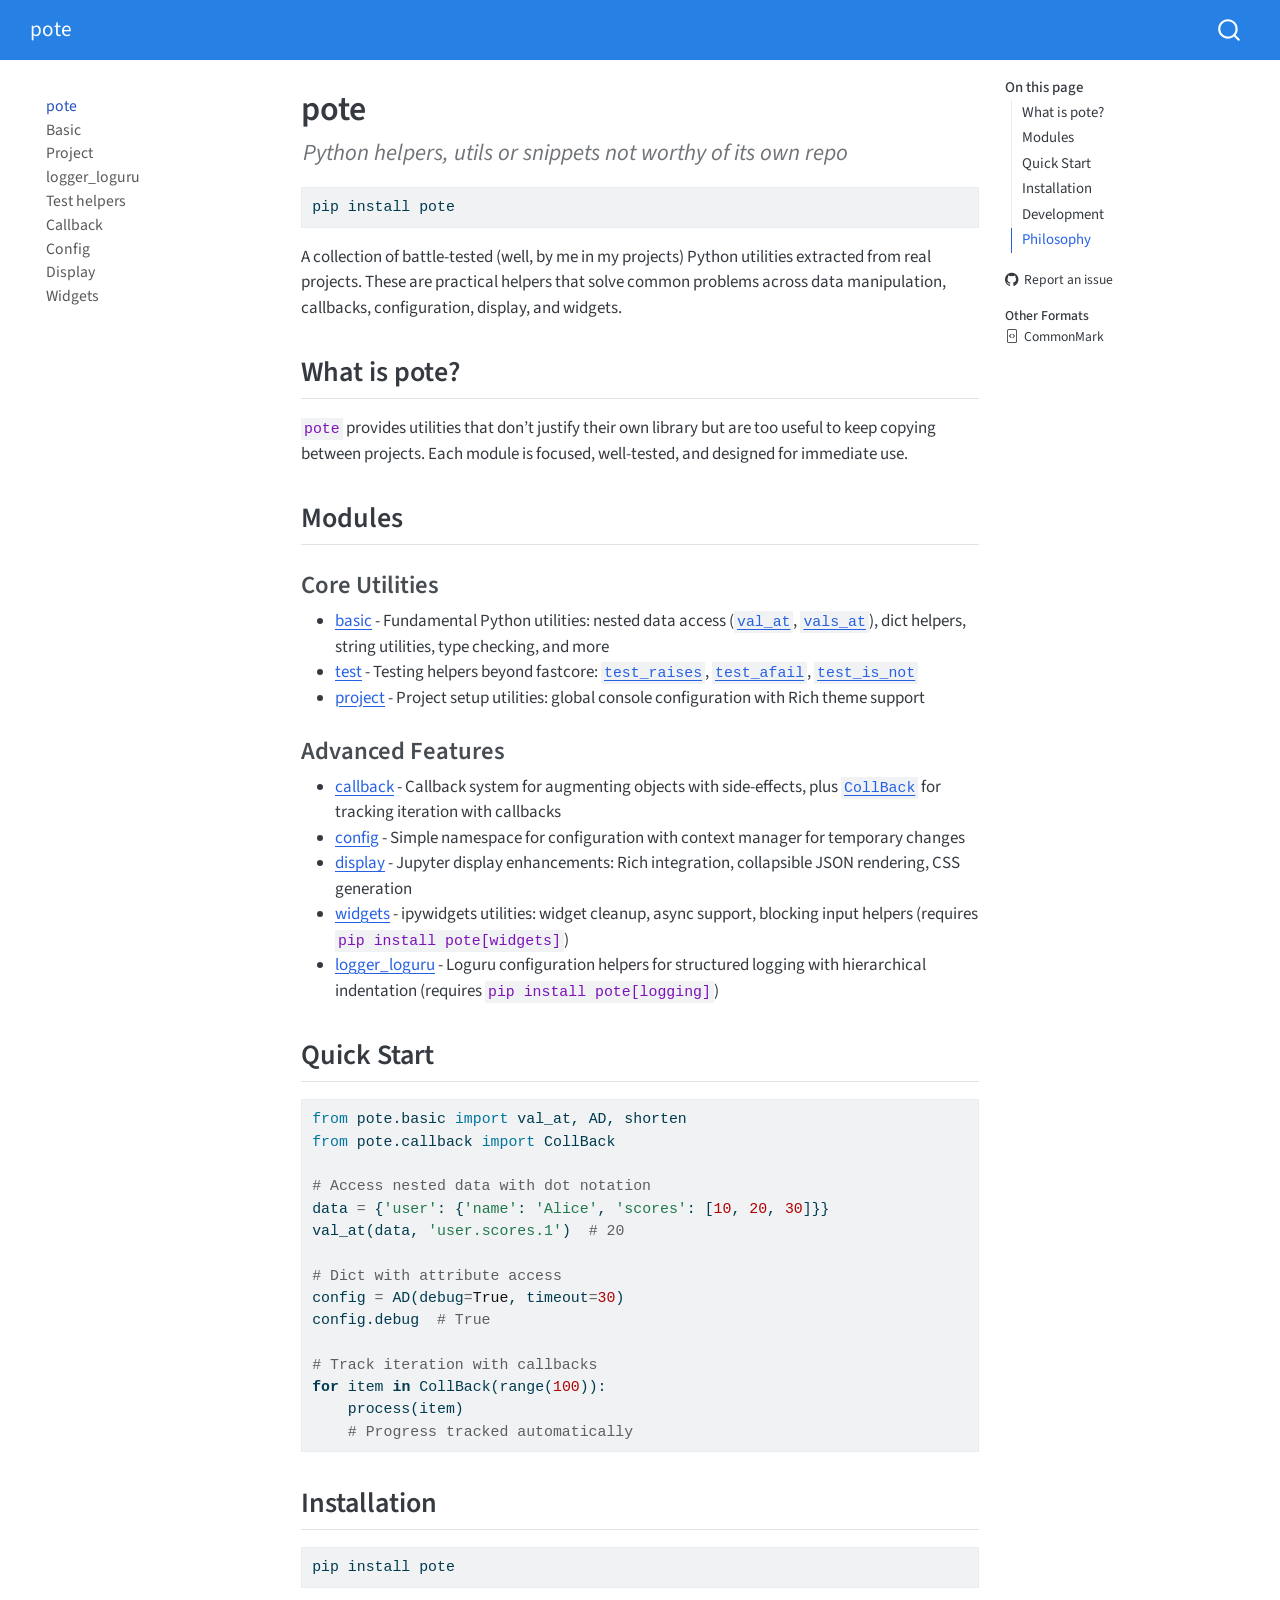
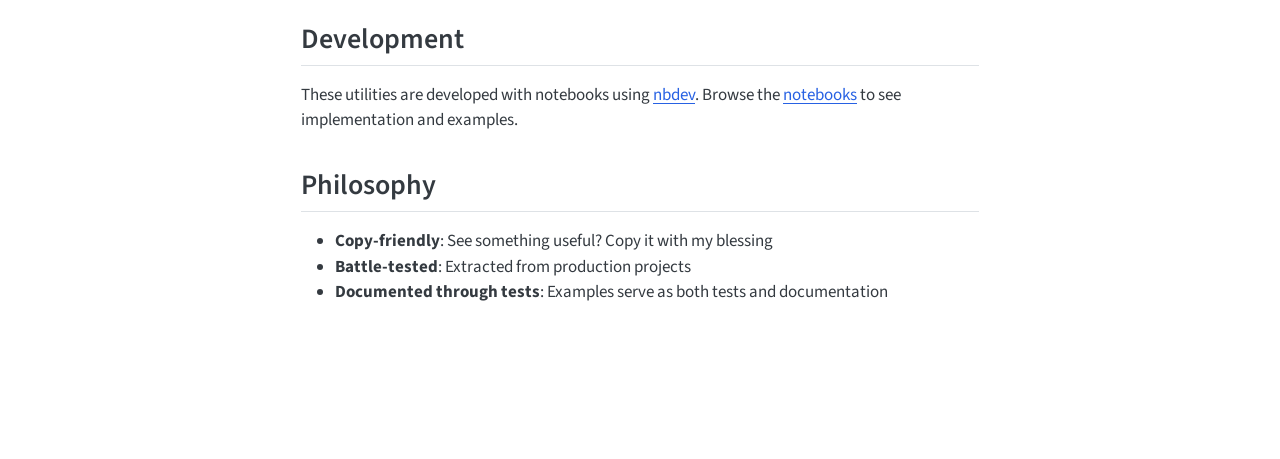
==== index.html @ 07885128 "deploy: 4223ee55dcad80684638a51b1e7dc7e46226980b" ====
<!DOCTYPE html>
<html xmlns="http://www.w3.org/1999/xhtml" lang="en" xml:lang="en"><head>

<meta charset="utf-8">
<meta name="generator" content="quarto-1.8.26">

<meta name="viewport" content="width=device-width, initial-scale=1.0, user-scalable=yes">

<meta name="description" content="Python helpers, utils or snippets not worthy of its own repo">

<title>pote</title>
<style>
code{white-space: pre-wrap;}
span.smallcaps{font-variant: small-caps;}
div.columns{display: flex; gap: min(4vw, 1.5em);}
div.column{flex: auto; overflow-x: auto;}
div.hanging-indent{margin-left: 1.5em; text-indent: -1.5em;}
ul.task-list{list-style: none;}
ul.task-list li input[type="checkbox"] {
  width: 0.8em;
  margin: 0 0.8em 0.2em -1em; /* quarto-specific, see https://github.com/quarto-dev/quarto-cli/issues/4556 */ 
  vertical-align: middle;
}
/* CSS for syntax highlighting */
html { -webkit-text-size-adjust: 100%; }
pre > code.sourceCode { white-space: pre; position: relative; }
pre > code.sourceCode > span { display: inline-block; line-height: 1.25; }
pre > code.sourceCode > span:empty { height: 1.2em; }
.sourceCode { overflow: visible; }
code.sourceCode > span { color: inherit; text-decoration: inherit; }
div.sourceCode { margin: 1em 0; }
pre.sourceCode { margin: 0; }
@media screen {
div.sourceCode { overflow: auto; }
}
@media print {
pre > code.sourceCode { white-space: pre-wrap; }
pre > code.sourceCode > span { text-indent: -5em; padding-left: 5em; }
}
pre.numberSource code
  { counter-reset: source-line 0; }
pre.numberSource code > span
  { position: relative; left: -4em; counter-increment: source-line; }
pre.numberSource code > span > a:first-child::before
  { content: counter(source-line);
    position: relative; left: -1em; text-align: right; vertical-align: baseline;
    border: none; display: inline-block;
    -webkit-touch-callout: none; -webkit-user-select: none;
    -khtml-user-select: none; -moz-user-select: none;
    -ms-user-select: none; user-select: none;
    padding: 0 4px; width: 4em;
  }
pre.numberSource { margin-left: 3em;  padding-left: 4px; }
div.sourceCode
  {   }
@media screen {
pre > code.sourceCode > span > a:first-child::before { text-decoration: underline; }
}
</style>


<script src="site_libs/quarto-nav/quarto-nav.js"></script>
<script src="site_libs/quarto-nav/headroom.min.js"></script>
<script src="site_libs/clipboard/clipboard.min.js"></script>
<script src="site_libs/quarto-search/autocomplete.umd.js"></script>
<script src="site_libs/quarto-search/fuse.min.js"></script>
<script src="site_libs/quarto-search/quarto-search.js"></script>
<meta name="quarto:offset" content="./">
<script src="site_libs/quarto-html/quarto.js" type="module"></script>
<script src="site_libs/quarto-html/tabsets/tabsets.js" type="module"></script>
<script src="site_libs/quarto-html/axe/axe-check.js" type="module"></script>
<script src="site_libs/quarto-html/popper.min.js"></script>
<script src="site_libs/quarto-html/tippy.umd.min.js"></script>
<script src="site_libs/quarto-html/anchor.min.js"></script>
<link href="site_libs/quarto-html/tippy.css" rel="stylesheet">
<link href="site_libs/quarto-html/quarto-syntax-highlighting-587c61ba64f3a5504c4d52d930310e48.css" rel="stylesheet" id="quarto-text-highlighting-styles">
<script src="site_libs/bootstrap/bootstrap.min.js"></script>
<link href="site_libs/bootstrap/bootstrap-icons.css" rel="stylesheet">
<link href="site_libs/bootstrap/bootstrap-000f0825b9c55ed21d14970d810c14a9.min.css" rel="stylesheet" append-hash="true" id="quarto-bootstrap" data-mode="light">
<script id="quarto-search-options" type="application/json">{
  "location": "navbar",
  "copy-button": false,
  "collapse-after": 3,
  "panel-placement": "end",
  "type": "overlay",
  "limit": 50,
  "keyboard-shortcut": [
    "f",
    "/",
    "s"
  ],
  "show-item-context": false,
  "language": {
    "search-no-results-text": "No results",
    "search-matching-documents-text": "matching documents",
    "search-copy-link-title": "Copy link to search",
    "search-hide-matches-text": "Hide additional matches",
    "search-more-match-text": "more match in this document",
    "search-more-matches-text": "more matches in this document",
    "search-clear-button-title": "Clear",
    "search-text-placeholder": "",
    "search-detached-cancel-button-title": "Cancel",
    "search-submit-button-title": "Submit",
    "search-label": "Search"
  }
}</script>


<link rel="stylesheet" href="styles.css">
<meta property="og:title" content="pote">
<meta property="og:description" content="Python helpers, utils or snippets not worthy of its own repo">
<meta property="og:site_name" content="pote">
<meta name="twitter:title" content="pote">
<meta name="twitter:description" content="Python helpers, utils or snippets not worthy of its own repo">
<meta name="twitter:card" content="summary">
</head>

<body class="nav-sidebar floating nav-fixed quarto-light">

<div id="quarto-search-results"></div>
  <header id="quarto-header" class="headroom fixed-top">
    <nav class="navbar navbar-expand-lg " data-bs-theme="dark">
      <div class="navbar-container container-fluid">
      <div class="navbar-brand-container mx-auto">
    <a class="navbar-brand" href="./index.html">
    <span class="navbar-title">pote</span>
    </a>
  </div>
        <div class="quarto-navbar-tools tools-end">
</div>
          <div id="quarto-search" class="" title="Search"></div>
      </div> <!-- /container-fluid -->
    </nav>
  <nav class="quarto-secondary-nav">
    <div class="container-fluid d-flex">
      <button type="button" class="quarto-btn-toggle btn" data-bs-toggle="collapse" role="button" data-bs-target=".quarto-sidebar-collapse-item" aria-controls="quarto-sidebar" aria-expanded="false" aria-label="Toggle sidebar navigation" onclick="if (window.quartoToggleHeadroom) { window.quartoToggleHeadroom(); }">
        <i class="bi bi-layout-text-sidebar-reverse"></i>
      </button>
        <nav class="quarto-page-breadcrumbs" aria-label="breadcrumb"><ol class="breadcrumb"><li class="breadcrumb-item"><a href="./index.html">pote</a></li></ol></nav>
        <a class="flex-grow-1" role="navigation" data-bs-toggle="collapse" data-bs-target=".quarto-sidebar-collapse-item" aria-controls="quarto-sidebar" aria-expanded="false" aria-label="Toggle sidebar navigation" onclick="if (window.quartoToggleHeadroom) { window.quartoToggleHeadroom(); }">      
        </a>
    </div>
  </nav>
</header>
<!-- content -->
<div id="quarto-content" class="quarto-container page-columns page-rows-contents page-layout-article page-navbar">
<!-- sidebar -->
  <nav id="quarto-sidebar" class="sidebar collapse collapse-horizontal quarto-sidebar-collapse-item sidebar-navigation floating overflow-auto">
    <div class="sidebar-menu-container"> 
    <ul class="list-unstyled mt-1">
        <li class="sidebar-item">
  <div class="sidebar-item-container"> 
  <a href="./index.html" class="sidebar-item-text sidebar-link active">
 <span class="menu-text">pote</span></a>
  </div>
</li>
        <li class="sidebar-item">
  <div class="sidebar-item-container"> 
  <a href="./basic.html" class="sidebar-item-text sidebar-link">
 <span class="menu-text">Basic</span></a>
  </div>
</li>
        <li class="sidebar-item">
  <div class="sidebar-item-container"> 
  <a href="./project.html" class="sidebar-item-text sidebar-link">
 <span class="menu-text">Project</span></a>
  </div>
</li>
        <li class="sidebar-item">
  <div class="sidebar-item-container"> 
  <a href="./logger_loguru.html" class="sidebar-item-text sidebar-link">
 <span class="menu-text">logger_loguru</span></a>
  </div>
</li>
        <li class="sidebar-item">
  <div class="sidebar-item-container"> 
  <a href="./test.html" class="sidebar-item-text sidebar-link">
 <span class="menu-text">Test helpers</span></a>
  </div>
</li>
        <li class="sidebar-item">
  <div class="sidebar-item-container"> 
  <a href="./callback.html" class="sidebar-item-text sidebar-link">
 <span class="menu-text">Callback</span></a>
  </div>
</li>
        <li class="sidebar-item">
  <div class="sidebar-item-container"> 
  <a href="./config.html" class="sidebar-item-text sidebar-link">
 <span class="menu-text">Config</span></a>
  </div>
</li>
        <li class="sidebar-item">
  <div class="sidebar-item-container"> 
  <a href="./display.html" class="sidebar-item-text sidebar-link">
 <span class="menu-text">Display</span></a>
  </div>
</li>
        <li class="sidebar-item">
  <div class="sidebar-item-container"> 
  <a href="./widgets.html" class="sidebar-item-text sidebar-link">
 <span class="menu-text">Widgets</span></a>
  </div>
</li>
    </ul>
    </div>
</nav>
<div id="quarto-sidebar-glass" class="quarto-sidebar-collapse-item" data-bs-toggle="collapse" data-bs-target=".quarto-sidebar-collapse-item"></div>
<!-- margin-sidebar -->
    <div id="quarto-margin-sidebar" class="sidebar margin-sidebar">
        <nav id="TOC" role="doc-toc" class="toc-active">
    <h2 id="toc-title">On this page</h2>
   
  <ul>
  <li><a href="#what-is-pote" id="toc-what-is-pote" class="nav-link active" data-scroll-target="#what-is-pote">What is pote?</a></li>
  <li><a href="#modules" id="toc-modules" class="nav-link" data-scroll-target="#modules">Modules</a>
  <ul class="collapse">
  <li><a href="#core-utilities" id="toc-core-utilities" class="nav-link" data-scroll-target="#core-utilities">Core Utilities</a></li>
  <li><a href="#advanced-features" id="toc-advanced-features" class="nav-link" data-scroll-target="#advanced-features">Advanced Features</a></li>
  </ul></li>
  <li><a href="#quick-start" id="toc-quick-start" class="nav-link" data-scroll-target="#quick-start">Quick Start</a></li>
  <li><a href="#installation" id="toc-installation" class="nav-link" data-scroll-target="#installation">Installation</a></li>
  <li><a href="#development" id="toc-development" class="nav-link" data-scroll-target="#development">Development</a></li>
  <li><a href="#philosophy" id="toc-philosophy" class="nav-link" data-scroll-target="#philosophy">Philosophy</a></li>
  </ul>
<div class="toc-actions"><ul><li><a href="https://github.com/civvic/pote/issues/new" class="toc-action"><i class="bi bi-github"></i>Report an issue</a></li></ul></div><div class="quarto-alternate-formats"><h2>Other Formats</h2><ul><li><a href="index.html.md"><i class="bi bi-file-code"></i>CommonMark</a></li></ul></div></nav>
    </div>
<!-- main -->
<main class="content" id="quarto-document-content">

<header id="title-block-header" class="quarto-title-block default">
<div class="quarto-title">
<h1 class="title">pote</h1>
</div>

<div>
  <div class="description">
    Python helpers, utils or snippets not worthy of its own repo
  </div>
</div>


<div class="quarto-title-meta">

    
  
    
  </div>
  


</header>


<!-- WARNING: THIS FILE WAS AUTOGENERATED! DO NOT EDIT! -->
<div class="code-copy-outer-scaffold"><div class="sourceCode" id="cb1"><pre class="sourceCode sh code-with-copy"><code class="sourceCode bash"><span id="cb1-1"><a href="#cb1-1" aria-hidden="true" tabindex="-1"></a><span class="ex">pip</span> install pote</span></code></pre></div><button title="Copy to Clipboard" class="code-copy-button"><i class="bi"></i></button></div>
<p>A collection of battle-tested (well, by me in my projects) Python utilities extracted from real projects. These are practical helpers that solve common problems across data manipulation, callbacks, configuration, display, and widgets.</p>
<section id="what-is-pote" class="level2">
<h2 class="anchored" data-anchor-id="what-is-pote">What is pote?</h2>
<p><code>pote</code> provides utilities that don’t justify their own library but are too useful to keep copying between projects. Each module is focused, well-tested, and designed for immediate use.</p>
</section>
<section id="modules" class="level2">
<h2 class="anchored" data-anchor-id="modules">Modules</h2>
<section id="core-utilities" class="level3">
<h3 class="anchored" data-anchor-id="core-utilities">Core Utilities</h3>
<ul>
<li><strong><a href="basic.html">basic</a></strong> - Fundamental Python utilities: nested data access (<a href="https://civvic.github.io/pote/basic.html#val_at"><code>val_at</code></a>, <a href="https://civvic.github.io/pote/basic.html#vals_at"><code>vals_at</code></a>), dict helpers, string utilities, type checking, and more</li>
<li><strong><a href="test.html">test</a></strong> - Testing helpers beyond fastcore: <a href="https://civvic.github.io/pote/test.html#test_raises"><code>test_raises</code></a>, <a href="https://civvic.github.io/pote/test.html#test_afail"><code>test_afail</code></a>, <a href="https://civvic.github.io/pote/test.html#test_is_not"><code>test_is_not</code></a></li>
<li><strong><a href="project.html">project</a></strong> - Project setup utilities: global console configuration with Rich theme support</li>
</ul>
</section>
<section id="advanced-features" class="level3">
<h3 class="anchored" data-anchor-id="advanced-features">Advanced Features</h3>
<ul>
<li><strong><a href="callback.html">callback</a></strong> - Callback system for augmenting objects with side-effects, plus <a href="https://civvic.github.io/pote/callback.html#collback"><code>CollBack</code></a> for tracking iteration with callbacks</li>
<li><strong><a href="config.html">config</a></strong> - Simple namespace for configuration with context manager for temporary changes</li>
<li><strong><a href="display.html">display</a></strong> - Jupyter display enhancements: Rich integration, collapsible JSON rendering, CSS generation</li>
<li><strong><a href="widgets.html">widgets</a></strong> - ipywidgets utilities: widget cleanup, async support, blocking input helpers (requires <code>pip install pote[widgets]</code>)</li>
<li><strong><a href="logger_loguru.html">logger_loguru</a></strong> - Loguru configuration helpers for structured logging with hierarchical indentation (requires <code>pip install pote[logging]</code>)</li>
</ul>
</section>
</section>
<section id="quick-start" class="level2">
<h2 class="anchored" data-anchor-id="quick-start">Quick Start</h2>
<div class="code-copy-outer-scaffold"><div class="sourceCode" id="cb2"><pre class="sourceCode python code-with-copy"><code class="sourceCode python"><span id="cb2-1"><a href="#cb2-1" aria-hidden="true" tabindex="-1"></a><span class="im">from</span> pote.basic <span class="im">import</span> val_at, AD, shorten</span>
<span id="cb2-2"><a href="#cb2-2" aria-hidden="true" tabindex="-1"></a><span class="im">from</span> pote.callback <span class="im">import</span> CollBack</span>
<span id="cb2-3"><a href="#cb2-3" aria-hidden="true" tabindex="-1"></a></span>
<span id="cb2-4"><a href="#cb2-4" aria-hidden="true" tabindex="-1"></a><span class="co"># Access nested data with dot notation</span></span>
<span id="cb2-5"><a href="#cb2-5" aria-hidden="true" tabindex="-1"></a>data <span class="op">=</span> {<span class="st">'user'</span>: {<span class="st">'name'</span>: <span class="st">'Alice'</span>, <span class="st">'scores'</span>: [<span class="dv">10</span>, <span class="dv">20</span>, <span class="dv">30</span>]}}</span>
<span id="cb2-6"><a href="#cb2-6" aria-hidden="true" tabindex="-1"></a>val_at(data, <span class="st">'user.scores.1'</span>)  <span class="co"># 20</span></span>
<span id="cb2-7"><a href="#cb2-7" aria-hidden="true" tabindex="-1"></a></span>
<span id="cb2-8"><a href="#cb2-8" aria-hidden="true" tabindex="-1"></a><span class="co"># Dict with attribute access</span></span>
<span id="cb2-9"><a href="#cb2-9" aria-hidden="true" tabindex="-1"></a>config <span class="op">=</span> AD(debug<span class="op">=</span><span class="va">True</span>, timeout<span class="op">=</span><span class="dv">30</span>)</span>
<span id="cb2-10"><a href="#cb2-10" aria-hidden="true" tabindex="-1"></a>config.debug  <span class="co"># True</span></span>
<span id="cb2-11"><a href="#cb2-11" aria-hidden="true" tabindex="-1"></a></span>
<span id="cb2-12"><a href="#cb2-12" aria-hidden="true" tabindex="-1"></a><span class="co"># Track iteration with callbacks</span></span>
<span id="cb2-13"><a href="#cb2-13" aria-hidden="true" tabindex="-1"></a><span class="cf">for</span> item <span class="kw">in</span> CollBack(<span class="bu">range</span>(<span class="dv">100</span>)):</span>
<span id="cb2-14"><a href="#cb2-14" aria-hidden="true" tabindex="-1"></a>    process(item)</span>
<span id="cb2-15"><a href="#cb2-15" aria-hidden="true" tabindex="-1"></a>    <span class="co"># Progress tracked automatically</span></span></code></pre></div><button title="Copy to Clipboard" class="code-copy-button"><i class="bi"></i></button></div>
</section>
<section id="installation" class="level2">
<h2 class="anchored" data-anchor-id="installation">Installation</h2>
<div class="code-copy-outer-scaffold"><div class="sourceCode" id="cb3"><pre class="sourceCode sh code-with-copy"><code class="sourceCode bash"><span id="cb3-1"><a href="#cb3-1" aria-hidden="true" tabindex="-1"></a><span class="ex">pip</span> install pote</span></code></pre></div><button title="Copy to Clipboard" class="code-copy-button"><i class="bi"></i></button></div>
</section>
<section id="development" class="level2">
<h2 class="anchored" data-anchor-id="development">Development</h2>
<p>These utilities are developed with notebooks using <a href="https://nbdev.fast.ai/">nbdev</a>. Browse the <a href="https://github.com/yourusername/pote/tree/main/nbs">notebooks</a> to see implementation and examples.</p>
</section>
<section id="philosophy" class="level2">
<h2 class="anchored" data-anchor-id="philosophy">Philosophy</h2>
<ul>
<li><strong>Copy-friendly</strong>: See something useful? Copy it with my blessing</li>
<li><strong>Battle-tested</strong>: Extracted from production projects</li>
<li><strong>Documented through tests</strong>: Examples serve as both tests and documentation</li>
</ul>


</section>

</main> <!-- /main -->
<script id="quarto-html-after-body" type="application/javascript">
  window.document.addEventListener("DOMContentLoaded", function (event) {
    const icon = "";
    const anchorJS = new window.AnchorJS();
    anchorJS.options = {
      placement: 'right',
      icon: icon
    };
    anchorJS.add('.anchored');
    const isCodeAnnotation = (el) => {
      for (const clz of el.classList) {
        if (clz.startsWith('code-annotation-')) {                     
          return true;
        }
      }
      return false;
    }
    const onCopySuccess = function(e) {
      // button target
      const button = e.trigger;
      // don't keep focus
      button.blur();
      // flash "checked"
      button.classList.add('code-copy-button-checked');
      var currentTitle = button.getAttribute("title");
      button.setAttribute("title", "Copied!");
      let tooltip;
      if (window.bootstrap) {
        button.setAttribute("data-bs-toggle", "tooltip");
        button.setAttribute("data-bs-placement", "left");
        button.setAttribute("data-bs-title", "Copied!");
        tooltip = new bootstrap.Tooltip(button, 
          { trigger: "manual", 
            customClass: "code-copy-button-tooltip",
            offset: [0, -8]});
        tooltip.show();    
      }
      setTimeout(function() {
        if (tooltip) {
          tooltip.hide();
          button.removeAttribute("data-bs-title");
          button.removeAttribute("data-bs-toggle");
          button.removeAttribute("data-bs-placement");
        }
        button.setAttribute("title", currentTitle);
        button.classList.remove('code-copy-button-checked');
      }, 1000);
      // clear code selection
      e.clearSelection();
    }
    const getTextToCopy = function(trigger) {
      const outerScaffold = trigger.parentElement.cloneNode(true);
      const codeEl = outerScaffold.querySelector('code');
      for (const childEl of codeEl.children) {
        if (isCodeAnnotation(childEl)) {
          childEl.remove();
        }
      }
      return codeEl.innerText;
    }
    const clipboard = new window.ClipboardJS('.code-copy-button:not([data-in-quarto-modal])', {
      text: getTextToCopy
    });
    clipboard.on('success', onCopySuccess);
    if (window.document.getElementById('quarto-embedded-source-code-modal')) {
      const clipboardModal = new window.ClipboardJS('.code-copy-button[data-in-quarto-modal]', {
        text: getTextToCopy,
        container: window.document.getElementById('quarto-embedded-source-code-modal')
      });
      clipboardModal.on('success', onCopySuccess);
    }
      var localhostRegex = new RegExp(/^(?:http|https):\/\/localhost\:?[0-9]*\//);
      var mailtoRegex = new RegExp(/^mailto:/);
        var filterRegex = new RegExp("https:\/\/civvic\.github\.io\/pote");
      var isInternal = (href) => {
          return filterRegex.test(href) || localhostRegex.test(href) || mailtoRegex.test(href);
      }
      // Inspect non-navigation links and adorn them if external
     var links = window.document.querySelectorAll('a[href]:not(.nav-link):not(.navbar-brand):not(.toc-action):not(.sidebar-link):not(.sidebar-item-toggle):not(.pagination-link):not(.no-external):not([aria-hidden]):not(.dropdown-item):not(.quarto-navigation-tool):not(.about-link)');
      for (var i=0; i<links.length; i++) {
        const link = links[i];
        if (!isInternal(link.href)) {
          // undo the damage that might have been done by quarto-nav.js in the case of
          // links that we want to consider external
          if (link.dataset.originalHref !== undefined) {
            link.href = link.dataset.originalHref;
          }
        }
      }
    function tippyHover(el, contentFn, onTriggerFn, onUntriggerFn) {
      const config = {
        allowHTML: true,
        maxWidth: 500,
        delay: 100,
        arrow: false,
        appendTo: function(el) {
            return el.parentElement;
        },
        interactive: true,
        interactiveBorder: 10,
        theme: 'quarto',
        placement: 'bottom-start',
      };
      if (contentFn) {
        config.content = contentFn;
      }
      if (onTriggerFn) {
        config.onTrigger = onTriggerFn;
      }
      if (onUntriggerFn) {
        config.onUntrigger = onUntriggerFn;
      }
      window.tippy(el, config); 
    }
    const noterefs = window.document.querySelectorAll('a[role="doc-noteref"]');
    for (var i=0; i<noterefs.length; i++) {
      const ref = noterefs[i];
      tippyHover(ref, function() {
        // use id or data attribute instead here
        let href = ref.getAttribute('data-footnote-href') || ref.getAttribute('href');
        try { href = new URL(href).hash; } catch {}
        const id = href.replace(/^#\/?/, "");
        const note = window.document.getElementById(id);
        if (note) {
          return note.innerHTML;
        } else {
          return "";
        }
      });
    }
    const xrefs = window.document.querySelectorAll('a.quarto-xref');
    const processXRef = (id, note) => {
      // Strip column container classes
      const stripColumnClz = (el) => {
        el.classList.remove("page-full", "page-columns");
        if (el.children) {
          for (const child of el.children) {
            stripColumnClz(child);
          }
        }
      }
      stripColumnClz(note)
      if (id === null || id.startsWith('sec-')) {
        // Special case sections, only their first couple elements
        const container = document.createElement("div");
        if (note.children && note.children.length > 2) {
          container.appendChild(note.children[0].cloneNode(true));
          for (let i = 1; i < note.children.length; i++) {
            const child = note.children[i];
            if (child.tagName === "P" && child.innerText === "") {
              continue;
            } else {
              container.appendChild(child.cloneNode(true));
              break;
            }
          }
          if (window.Quarto?.typesetMath) {
            window.Quarto.typesetMath(container);
          }
          return container.innerHTML
        } else {
          if (window.Quarto?.typesetMath) {
            window.Quarto.typesetMath(note);
          }
          return note.innerHTML;
        }
      } else {
        // Remove any anchor links if they are present
        const anchorLink = note.querySelector('a.anchorjs-link');
        if (anchorLink) {
          anchorLink.remove();
        }
        if (window.Quarto?.typesetMath) {
          window.Quarto.typesetMath(note);
        }
        if (note.classList.contains("callout")) {
          return note.outerHTML;
        } else {
          return note.innerHTML;
        }
      }
    }
    for (var i=0; i<xrefs.length; i++) {
      const xref = xrefs[i];
      tippyHover(xref, undefined, function(instance) {
        instance.disable();
        let url = xref.getAttribute('href');
        let hash = undefined; 
        if (url.startsWith('#')) {
          hash = url;
        } else {
          try { hash = new URL(url).hash; } catch {}
        }
        if (hash) {
          const id = hash.replace(/^#\/?/, "");
          const note = window.document.getElementById(id);
          if (note !== null) {
            try {
              const html = processXRef(id, note.cloneNode(true));
              instance.setContent(html);
            } finally {
              instance.enable();
              instance.show();
            }
          } else {
            // See if we can fetch this
            fetch(url.split('#')[0])
            .then(res => res.text())
            .then(html => {
              const parser = new DOMParser();
              const htmlDoc = parser.parseFromString(html, "text/html");
              const note = htmlDoc.getElementById(id);
              if (note !== null) {
                const html = processXRef(id, note);
                instance.setContent(html);
              } 
            }).finally(() => {
              instance.enable();
              instance.show();
            });
          }
        } else {
          // See if we can fetch a full url (with no hash to target)
          // This is a special case and we should probably do some content thinning / targeting
          fetch(url)
          .then(res => res.text())
          .then(html => {
            const parser = new DOMParser();
            const htmlDoc = parser.parseFromString(html, "text/html");
            const note = htmlDoc.querySelector('main.content');
            if (note !== null) {
              // This should only happen for chapter cross references
              // (since there is no id in the URL)
              // remove the first header
              if (note.children.length > 0 && note.children[0].tagName === "HEADER") {
                note.children[0].remove();
              }
              const html = processXRef(null, note);
              instance.setContent(html);
            } 
          }).finally(() => {
            instance.enable();
            instance.show();
          });
        }
      }, function(instance) {
      });
    }
        let selectedAnnoteEl;
        const selectorForAnnotation = ( cell, annotation) => {
          let cellAttr = 'data-code-cell="' + cell + '"';
          let lineAttr = 'data-code-annotation="' +  annotation + '"';
          const selector = 'span[' + cellAttr + '][' + lineAttr + ']';
          return selector;
        }
        const selectCodeLines = (annoteEl) => {
          const doc = window.document;
          const targetCell = annoteEl.getAttribute("data-target-cell");
          const targetAnnotation = annoteEl.getAttribute("data-target-annotation");
          const annoteSpan = window.document.querySelector(selectorForAnnotation(targetCell, targetAnnotation));
          const lines = annoteSpan.getAttribute("data-code-lines").split(",");
          const lineIds = lines.map((line) => {
            return targetCell + "-" + line;
          })
          let top = null;
          let height = null;
          let parent = null;
          if (lineIds.length > 0) {
              //compute the position of the single el (top and bottom and make a div)
              const el = window.document.getElementById(lineIds[0]);
              top = el.offsetTop;
              height = el.offsetHeight;
              parent = el.parentElement.parentElement;
            if (lineIds.length > 1) {
              const lastEl = window.document.getElementById(lineIds[lineIds.length - 1]);
              const bottom = lastEl.offsetTop + lastEl.offsetHeight;
              height = bottom - top;
            }
            if (top !== null && height !== null && parent !== null) {
              // cook up a div (if necessary) and position it 
              let div = window.document.getElementById("code-annotation-line-highlight");
              if (div === null) {
                div = window.document.createElement("div");
                div.setAttribute("id", "code-annotation-line-highlight");
                div.style.position = 'absolute';
                parent.appendChild(div);
              }
              div.style.top = top - 2 + "px";
              div.style.height = height + 4 + "px";
              div.style.left = 0;
              let gutterDiv = window.document.getElementById("code-annotation-line-highlight-gutter");
              if (gutterDiv === null) {
                gutterDiv = window.document.createElement("div");
                gutterDiv.setAttribute("id", "code-annotation-line-highlight-gutter");
                gutterDiv.style.position = 'absolute';
                const codeCell = window.document.getElementById(targetCell);
                const gutter = codeCell.querySelector('.code-annotation-gutter');
                gutter.appendChild(gutterDiv);
              }
              gutterDiv.style.top = top - 2 + "px";
              gutterDiv.style.height = height + 4 + "px";
            }
            selectedAnnoteEl = annoteEl;
          }
        };
        const unselectCodeLines = () => {
          const elementsIds = ["code-annotation-line-highlight", "code-annotation-line-highlight-gutter"];
          elementsIds.forEach((elId) => {
            const div = window.document.getElementById(elId);
            if (div) {
              div.remove();
            }
          });
          selectedAnnoteEl = undefined;
        };
          // Handle positioning of the toggle
      window.addEventListener(
        "resize",
        throttle(() => {
          elRect = undefined;
          if (selectedAnnoteEl) {
            selectCodeLines(selectedAnnoteEl);
          }
        }, 10)
      );
      function throttle(fn, ms) {
      let throttle = false;
      let timer;
        return (...args) => {
          if(!throttle) { // first call gets through
              fn.apply(this, args);
              throttle = true;
          } else { // all the others get throttled
              if(timer) clearTimeout(timer); // cancel #2
              timer = setTimeout(() => {
                fn.apply(this, args);
                timer = throttle = false;
              }, ms);
          }
        };
      }
        // Attach click handler to the DT
        const annoteDls = window.document.querySelectorAll('dt[data-target-cell]');
        for (const annoteDlNode of annoteDls) {
          annoteDlNode.addEventListener('click', (event) => {
            const clickedEl = event.target;
            if (clickedEl !== selectedAnnoteEl) {
              unselectCodeLines();
              const activeEl = window.document.querySelector('dt[data-target-cell].code-annotation-active');
              if (activeEl) {
                activeEl.classList.remove('code-annotation-active');
              }
              selectCodeLines(clickedEl);
              clickedEl.classList.add('code-annotation-active');
            } else {
              // Unselect the line
              unselectCodeLines();
              clickedEl.classList.remove('code-annotation-active');
            }
          });
        }
    const findCites = (el) => {
      const parentEl = el.parentElement;
      if (parentEl) {
        const cites = parentEl.dataset.cites;
        if (cites) {
          return {
            el,
            cites: cites.split(' ')
          };
        } else {
          return findCites(el.parentElement)
        }
      } else {
        return undefined;
      }
    };
    var bibliorefs = window.document.querySelectorAll('a[role="doc-biblioref"]');
    for (var i=0; i<bibliorefs.length; i++) {
      const ref = bibliorefs[i];
      const citeInfo = findCites(ref);
      if (citeInfo) {
        tippyHover(citeInfo.el, function() {
          var popup = window.document.createElement('div');
          citeInfo.cites.forEach(function(cite) {
            var citeDiv = window.document.createElement('div');
            citeDiv.classList.add('hanging-indent');
            citeDiv.classList.add('csl-entry');
            var biblioDiv = window.document.getElementById('ref-' + cite);
            if (biblioDiv) {
              citeDiv.innerHTML = biblioDiv.innerHTML;
            }
            popup.appendChild(citeDiv);
          });
          return popup.innerHTML;
        });
      }
    }
  });
  </script>
</div> <!-- /content -->




<footer class="footer"><div class="nav-footer"><div class="nav-footer-center"><div class="toc-actions d-sm-block d-md-none"><ul><li><a href="https://github.com/civvic/pote/issues/new" class="toc-action"><i class="bi bi-github"></i>Report an issue</a></li></ul></div></div></div></footer></body></html>
---- site_libs/quarto-html/tippy.css ----
.tippy-box[data-animation=fade][data-state=hidden]{opacity:0}[data-tippy-root]{max-width:calc(100vw - 10px)}.tippy-box{position:relative;background-color:#333;color:#fff;border-radius:4px;font-size:14px;line-height:1.4;white-space:normal;outline:0;transition-property:transform,visibility,opacity}.tippy-box[data-placement^=top]>.tippy-arrow{bottom:0}.tippy-box[data-placement^=top]>.tippy-arrow:before{bottom:-7px;left:0;border-width:8px 8px 0;border-top-color:initial;transform-origin:center top}.tippy-box[data-placement^=bottom]>.tippy-arrow{top:0}.tippy-box[data-placement^=bottom]>.tippy-arrow:before{top:-7px;left:0;border-width:0 8px 8px;border-bottom-color:initial;transform-origin:center bottom}.tippy-box[data-placement^=left]>.tippy-arrow{right:0}.tippy-box[data-placement^=left]>.tippy-arrow:before{border-width:8px 0 8px 8px;border-left-color:initial;right:-7px;transform-origin:center left}.tippy-box[data-placement^=right]>.tippy-arrow{left:0}.tippy-box[data-placement^=right]>.tippy-arrow:before{left:-7px;border-width:8px 8px 8px 0;border-right-color:initial;transform-origin:center right}.tippy-box[data-inertia][data-state=visible]{transition-timing-function:cubic-bezier(.54,1.5,.38,1.11)}.tippy-arrow{width:16px;height:16px;color:#333}.tippy-arrow:before{content:"";position:absolute;border-color:transparent;border-style:solid}.tippy-content{position:relative;padding:5px 9px;z-index:1}
---- site_libs/quarto-html/quarto-syntax-highlighting-587c61ba64f3a5504c4d52d930310e48.css ----
/* quarto syntax highlight colors */
:root {
  --quarto-hl-ot-color: #003B4F;
  --quarto-hl-at-color: #657422;
  --quarto-hl-ss-color: #20794D;
  --quarto-hl-an-color: #5E5E5E;
  --quarto-hl-fu-color: #4758AB;
  --quarto-hl-st-color: #20794D;
  --quarto-hl-cf-color: #003B4F;
  --quarto-hl-op-color: #5E5E5E;
  --quarto-hl-er-color: #AD0000;
  --quarto-hl-bn-color: #AD0000;
  --quarto-hl-al-color: #AD0000;
  --quarto-hl-va-color: #111111;
  --quarto-hl-bu-color: inherit;
  --quarto-hl-ex-color: inherit;
  --quarto-hl-pp-color: #AD0000;
  --quarto-hl-in-color: #5E5E5E;
  --quarto-hl-vs-color: #20794D;
  --quarto-hl-wa-color: #5E5E5E;
  --quarto-hl-do-color: #5E5E5E;
  --quarto-hl-im-color: #00769E;
  --quarto-hl-ch-color: #20794D;
  --quarto-hl-dt-color: #AD0000;
  --quarto-hl-fl-color: #AD0000;
  --quarto-hl-co-color: #5E5E5E;
  --quarto-hl-cv-color: #5E5E5E;
  --quarto-hl-cn-color: #8f5902;
  --quarto-hl-sc-color: #5E5E5E;
  --quarto-hl-dv-color: #AD0000;
  --quarto-hl-kw-color: #003B4F;
}

/* other quarto variables */
:root {
  --quarto-font-monospace: SFMono-Regular, Menlo, Monaco, Consolas, "Liberation Mono", "Courier New", monospace;
}

/* syntax highlight based on Pandoc's rules */
pre > code.sourceCode > span {
  color: #003B4F;
}

code.sourceCode > span {
  color: #003B4F;
}

div.sourceCode,
div.sourceCode pre.sourceCode {
  color: #003B4F;
}

/* Normal */
code span {
  color: #003B4F;
}

/* Alert */
code span.al {
  color: #AD0000;
  font-style: inherit;
}

/* Annotation */
code span.an {
  color: #5E5E5E;
  font-style: inherit;
}

/* Attribute */
code span.at {
  color: #657422;
  font-style: inherit;
}

/* BaseN */
code span.bn {
  color: #AD0000;
  font-style: inherit;
}

/* BuiltIn */
code span.bu {
  font-style: inherit;
}

/* ControlFlow */
code span.cf {
  color: #003B4F;
  font-weight: bold;
  font-style: inherit;
}

/* Char */
code span.ch {
  color: #20794D;
  font-style: inherit;
}

/* Constant */
code span.cn {
  color: #8f5902;
  font-style: inherit;
}

/* Comment */
code span.co {
  color: #5E5E5E;
  font-style: inherit;
}

/* CommentVar */
code span.cv {
  color: #5E5E5E;
  font-style: italic;
}

/* Documentation */
code span.do {
  color: #5E5E5E;
  font-style: italic;
}

/* DataType */
code span.dt {
  color: #AD0000;
  font-style: inherit;
}

/* DecVal */
code span.dv {
  color: #AD0000;
  font-style: inherit;
}

/* Error */
code span.er {
  color: #AD0000;
  font-style: inherit;
}

/* Extension */
code span.ex {
  font-style: inherit;
}

/* Float */
code span.fl {
  color: #AD0000;
  font-style: inherit;
}

/* Function */
code span.fu {
  color: #4758AB;
  font-style: inherit;
}

/* Import */
code span.im {
  color: #00769E;
  font-style: inherit;
}

/* Information */
code span.in {
  color: #5E5E5E;
  font-style: inherit;
}

/* Keyword */
code span.kw {
  color: #003B4F;
  font-weight: bold;
  font-style: inherit;
}

/* Operator */
code span.op {
  color: #5E5E5E;
  font-style: inherit;
}

/* Other */
code span.ot {
  color: #003B4F;
  font-style: inherit;
}

/* Preprocessor */
code span.pp {
  color: #AD0000;
  font-style: inherit;
}

/* SpecialChar */
code span.sc {
  color: #5E5E5E;
  font-style: inherit;
}

/* SpecialString */
code span.ss {
  color: #20794D;
  font-style: inherit;
}

/* String */
code span.st {
  color: #20794D;
  font-style: inherit;
}

/* Variable */
code span.va {
  color: #111111;
  font-style: inherit;
}

/* VerbatimString */
code span.vs {
  color: #20794D;
  font-style: inherit;
}

/* Warning */
code span.wa {
  color: #5E5E5E;
  font-style: italic;
}

.prevent-inlining {
  content: "</";
}

/*# sourceMappingURL=2dce1cc6c82594539e1579de68416b47.css.map */
---- styles.css ----
.cell {
  margin-bottom: 1rem;
}

.cell > .sourceCode {
  margin-bottom: 0;
}

.cell-output > pre {
  margin-bottom: 0;
}

.cell-output > pre, .cell-output > .sourceCode > pre, .cell-output-stdout > pre {
  margin-left: 0.8rem;
  margin-top: 0;
  background: none;
  border-left: 2px solid lightsalmon;
  border-top-left-radius: 0;
  border-top-right-radius: 0;
}

.cell-output > .sourceCode {
  border: none;
}

.cell-output > .sourceCode {
  background: none;
  margin-top: 0;
}

div.description {
  padding-left: 2px;
  padding-top: 5px;
  font-style: italic;
  font-size: 135%;
  opacity: 70%;
}
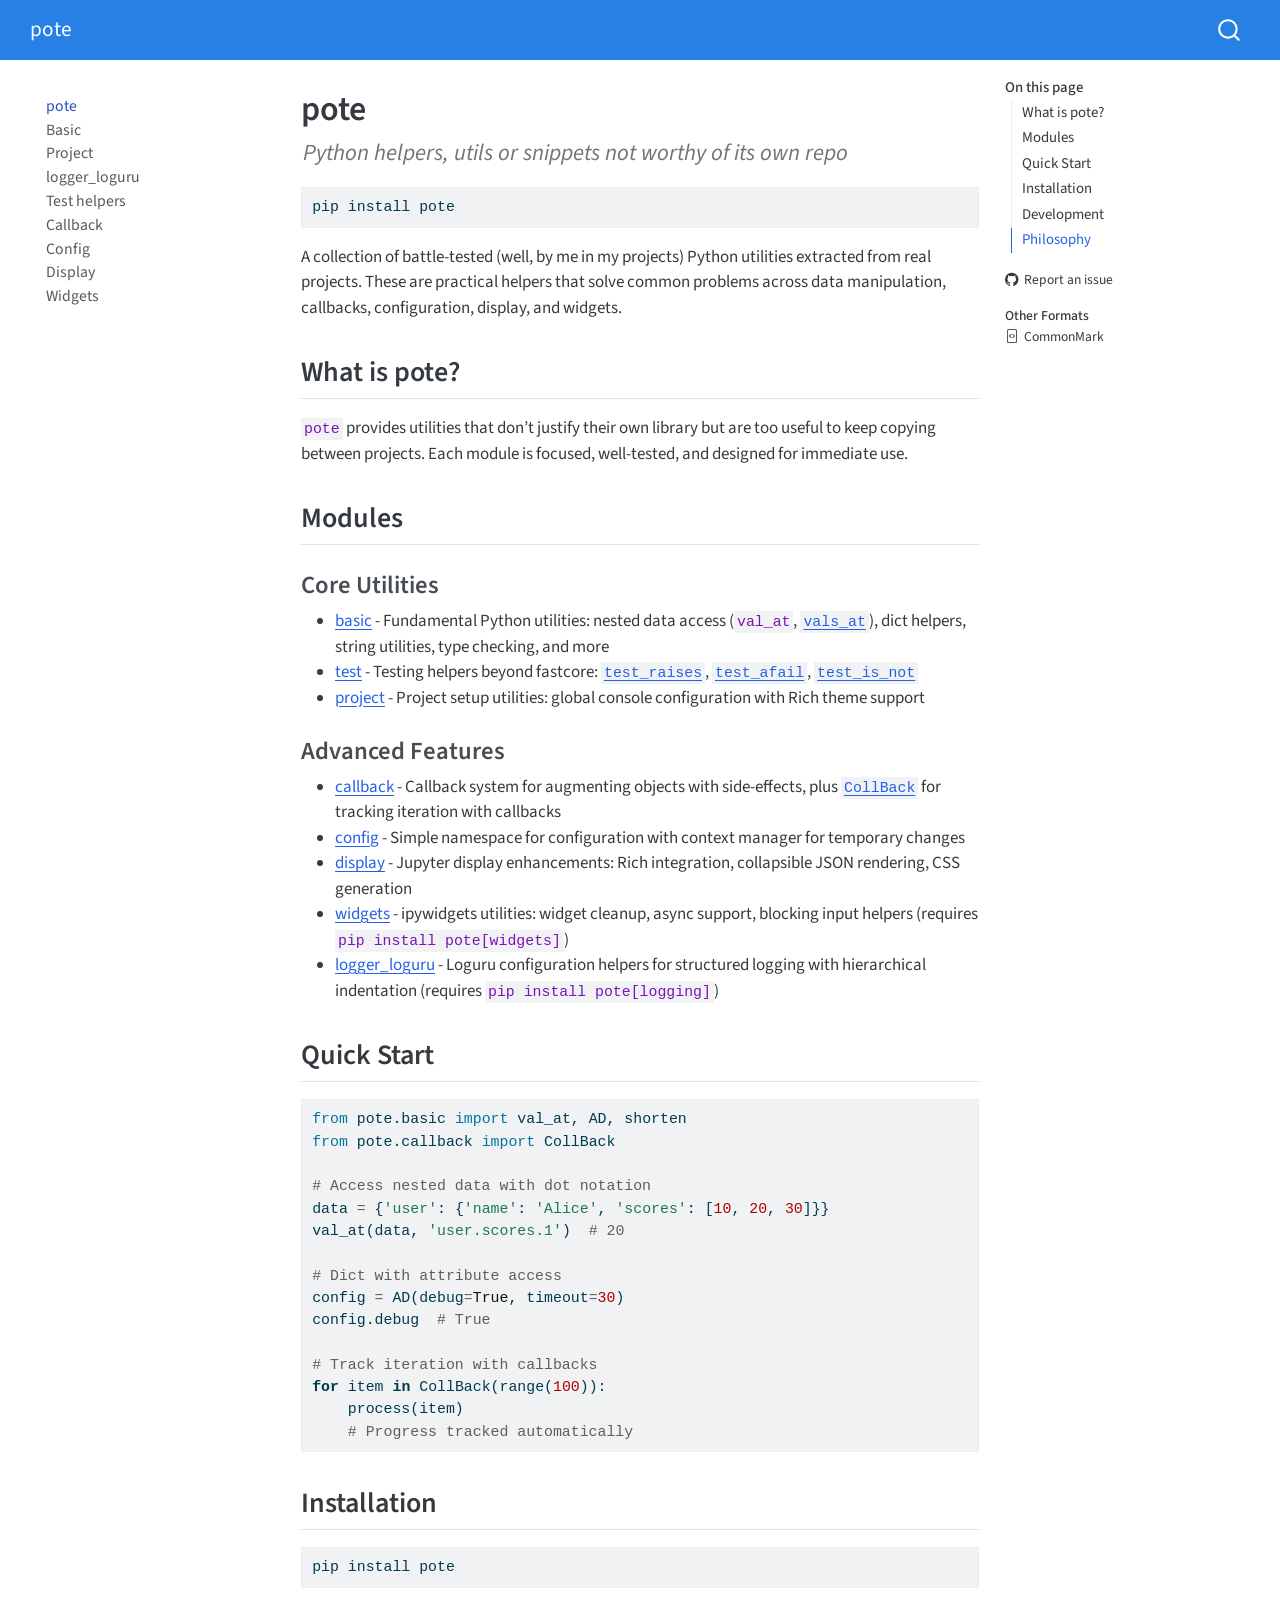
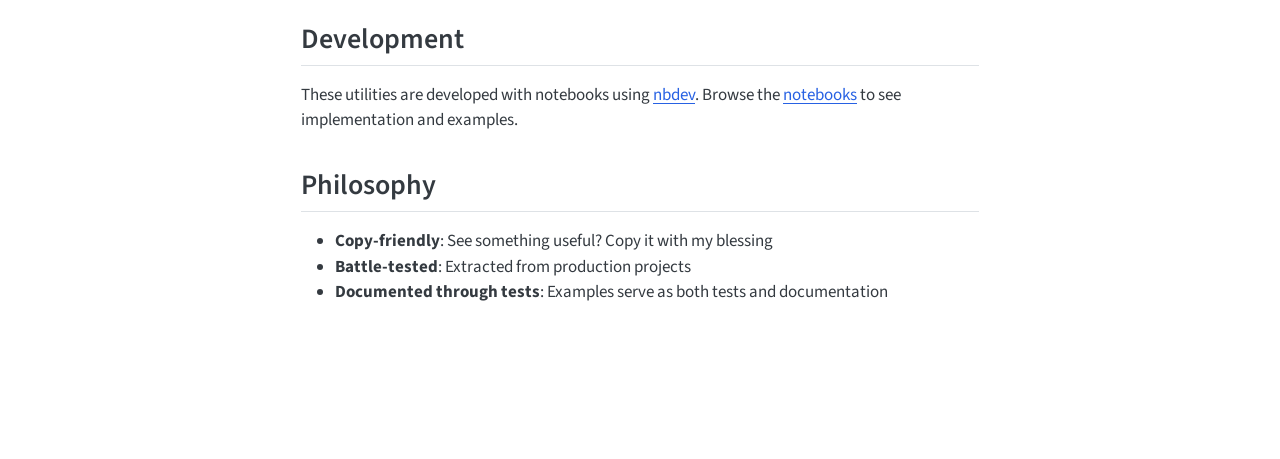
==== commit 98503ddb: "deploy: 136cf9b3abb6809a196f50519971f2b634350224" ====
--- a/index.html
+++ b/index.html
@@ -264,7 +264,7 @@
 <section id="core-utilities" class="level3">
 <h3 class="anchored" data-anchor-id="core-utilities">Core Utilities</h3>
 <ul>
-<li><strong><a href="basic.html">basic</a></strong> - Fundamental Python utilities: nested data access (<a href="https://civvic.github.io/pote/basic.html#val_at"><code>val_at</code></a>, <a href="https://civvic.github.io/pote/basic.html#vals_at"><code>vals_at</code></a>), dict helpers, string utilities, type checking, and more</li>
+<li><strong><a href="basic.html">basic</a></strong> - Fundamental Python utilities: nested data access (<code>val_at</code>, <a href="https://civvic.github.io/pote/basic.html#vals_at"><code>vals_at</code></a>), dict helpers, string utilities, type checking, and more</li>
 <li><strong><a href="test.html">test</a></strong> - Testing helpers beyond fastcore: <a href="https://civvic.github.io/pote/test.html#test_raises"><code>test_raises</code></a>, <a href="https://civvic.github.io/pote/test.html#test_afail"><code>test_afail</code></a>, <a href="https://civvic.github.io/pote/test.html#test_is_not"><code>test_is_not</code></a></li>
 <li><strong><a href="project.html">project</a></strong> - Project setup utilities: global console configuration with Rich theme support</li>
 </ul>
